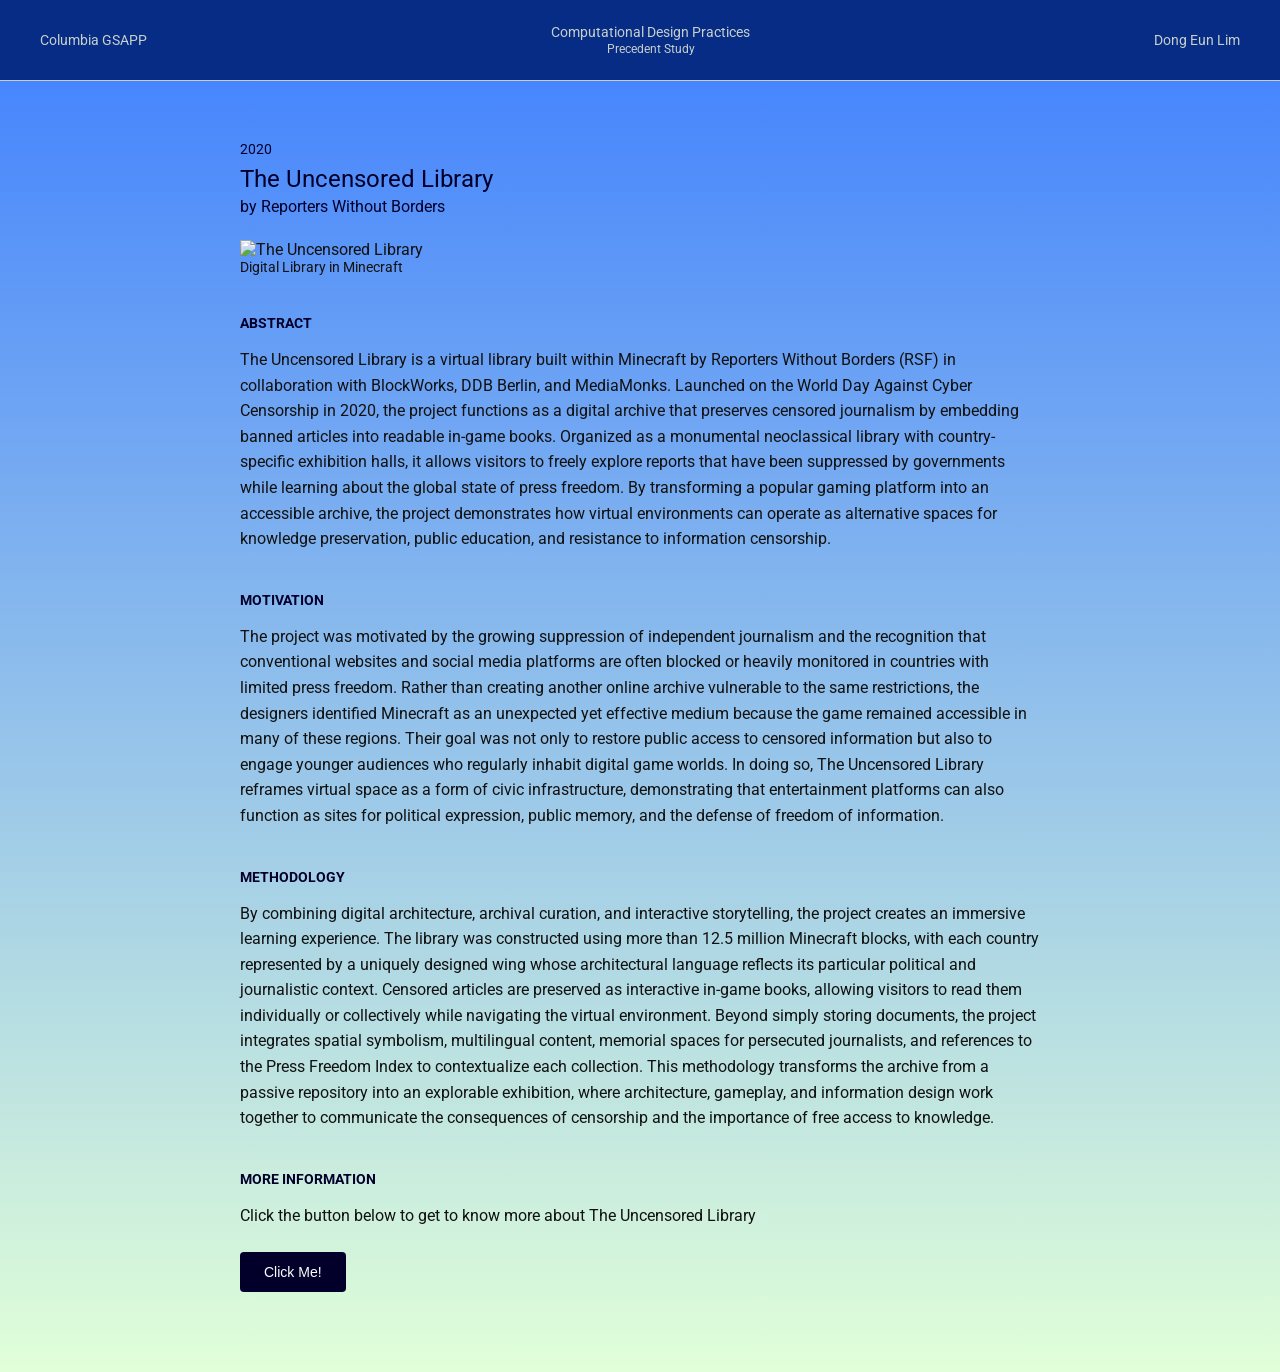
==== Precedent-Study/index.html @ 12aed6f3 "precedent study webpage" ====
<!-- computational design workspaces tutorial #1 -->


<!DOCTYPE html>
<html lang="en">

<head>
  
  <meta charset="UTF-8">
  <title>Precedent Study | The Uncensored Library</title>
  <link href="https://fonts.googleapis.com/css2?family=Roboto:wght@300;400;700&display=swap" rel="stylesheet">
  <link rel="stylesheet" href="style.css">
  
</head>

<body>
  
  <header>
    
    <div class="left">Columbia GSAPP</div>  
    <div class="center">

      Computational Design Practices<br>
      <span>Precedent Study</span>

    </div>
    
    <div class="right"><a href="#">Dong Eun Lim</a></div>

  </header>

  <main>
    
    <!-- title -->
    <div class="project-meta">2020</div>
    <div class="project-title">The Uncensored Library</div>
    <div class="project-subtitle">by Reporters Without Borders</div>

    <!-- image section -->
    <img src="image.jpg" alt="The Uncensored Library">

    <!-- format -->
    <div class="advisor">Digital Library in Minecraft </div>
    
    <div class="section-title">Abstract</div>
    <p>The Uncensored Library is a virtual library built within Minecraft by Reporters Without Borders (RSF) in collaboration with BlockWorks, DDB Berlin, and MediaMonks. Launched on the World Day Against Cyber Censorship in 2020, the project functions as a digital archive that preserves censored journalism by embedding banned articles into readable in-game books. Organized as a monumental neoclassical library with country-specific exhibition halls, it allows visitors to freely explore reports that have been suppressed by governments while learning about the global state of press freedom. By transforming a popular gaming platform into an accessible archive, the project demonstrates how virtual environments can operate as alternative spaces for knowledge preservation, public education, and resistance to information censorship.</p>
    
    <div class="section-title">Motivation</div>
    <p>The project was motivated by the growing suppression of independent journalism and the recognition that conventional websites and social media platforms are often blocked or heavily monitored in countries with limited press freedom. Rather than creating another online archive vulnerable to the same restrictions, the designers identified Minecraft as an unexpected yet effective medium because the game remained accessible in many of these regions. Their goal was not only to restore public access to censored information but also to engage younger audiences who regularly inhabit digital game worlds. In doing so, The Uncensored Library reframes virtual space as a form of civic infrastructure, demonstrating that entertainment platforms can also function as sites for political expression, public memory, and the defense of freedom of information.</p>
    
    <div class="section-title">Methodology</div>
    <p>By combining digital architecture, archival curation, and interactive storytelling, the project creates an immersive learning experience. The library was constructed using more than 12.5 million Minecraft blocks, with each country represented by a uniquely designed wing whose architectural language reflects its particular political and journalistic context. Censored articles are preserved as interactive in-game books, allowing visitors to read them individually or collectively while navigating the virtual environment. Beyond simply storing documents, the project integrates spatial symbolism, multilingual content, memorial spaces for persecuted journalists, and references to the Press Freedom Index to contextualize each collection. This methodology transforms the archive from a passive repository into an explorable exhibition, where architecture, gameplay, and information design work together to communicate the consequences of censorship and the importance of free access to knowledge.</p>
    
    <div class="section-title">More Information</div>
    <p>Click the button below to get to know more about The Uncensored Library</p>
    
    <button id="demoButton">Click Me!</button>
    
  </main>

  <script src="script.js"></script>

</body>
</html>
---- Precedent-Study/style.css ----
@import url('https://fonts.googleapis.com/css2?family=Roboto:wght@300;400;700&display=swap');

body {
  font-family: 'Roboto', sans-serif;  
  background: linear-gradient(180deg, #3d7eff, #e1ffd8);  
  color: #111;                      
  margin: 0;                          
  padding: 0;                         
  min-height: 100vh;              
}

header {
  display: flex;    
  background: #072c85;                  
  justify-content: space-between;     
  align-items: center;                
  padding: 24px 40px;                 
  border-bottom: 1px solid #ccc;    
  font-size: 14px;                    
}

header .left {
  font-weight: 400;                   
  text-align: center;  
  color: #c7d0cb;                       
}

header .center {
  font-weight: 400;                   
  text-align: center;  
  color: #c7d0cb;               
}

header .center span {
  font-size: 12px;                    
  color: #c7d0cb;                       
}

header .left a {
  color: #c7d0cb;                      
  text-decoration: none;              
  font-weight: 400;                   
}

header .right a {
  color: #c7d0cb;                      
  text-decoration: none;              
  font-weight: 400;                   
}

main {
  max-width: 800px;                   
  margin: 60px auto;                  
  padding: 0 20px;                    
}

.project-meta {
  font-size: 14px;                    
  color: #02002b;                      
  margin-bottom: 8px;                 
}

.project-title {
  font-size: 24px;                    
  font-weight: 400;                   
  margin-bottom: 4px;
  color:#02002b;                   
}


.project-subtitle {
  font-size: 16px;                    
  color:#02002b;                      
  margin-bottom: 24px;                
}

.advisor {
  font-size: 14px;                    
  margin-bottom: 40px;                
  color: #111;                     
}

.section-title {
  font-weight: 700;                   
  text-transform: uppercase;          
  margin-top: 40px;                   
  margin-bottom: 12px;                
  font-size: 14px;  
  color:#02002b;                  
}

p {
  font-size: 16px;                    
  line-height: 1.6;                   
  margin-bottom: 24px;                
  color: #111;  
  text-decoration: none;                       
}

a {
  color: #00f9b6;                      
  text-decoration: none;         
}

li {
  list-style-type: none;
  padding-left: 0%;
  font-size: 16px;                    
  line-height: 1;                   
  margin-bottom: 12px;                                   
}

button {
  background-color: #02002b;          
  color: white;                    
  border: none;                       
  padding: 12px 24px;                 
  font-size: 14px;                    
  font-weight: 400;                   
  cursor: pointer;                    
  margin-bottom: 20px;                
  transition: background-color 0.3s;  
  border-radius: 4px;                 
}

button:hover {
  background-color: #333;            
}

.menu{
    cursor: pointer;
}

/* Hide every section */

.page{
    display:none;
    animation:fade .3s ease;
}

/* Show selected section */

.page.active{
    display:block;
}

@keyframes fade{

    from{
        opacity:0;
    }

    to{
        opacity:1;
    }

}

/* Images */

.image-gallery{

    display:grid;
    grid-template-columns:repeat(auto-fit,minmax(280px,1fr));
    gap:20px;
    margin-top:20px;

}

.image-gallery img{

    width:100%;
    height:250px;
    object-fit:cover;

    border-radius:10px;

    box-shadow:0 4px 10px rgba(0,0,0,.15);

    transition:.3s;

}

.image-gallery img:hover{

    transform:scale(1.03);

}

/* Single images */

.page img{

    max-width:100%;
    display:block;
    margin:20px auto;

}
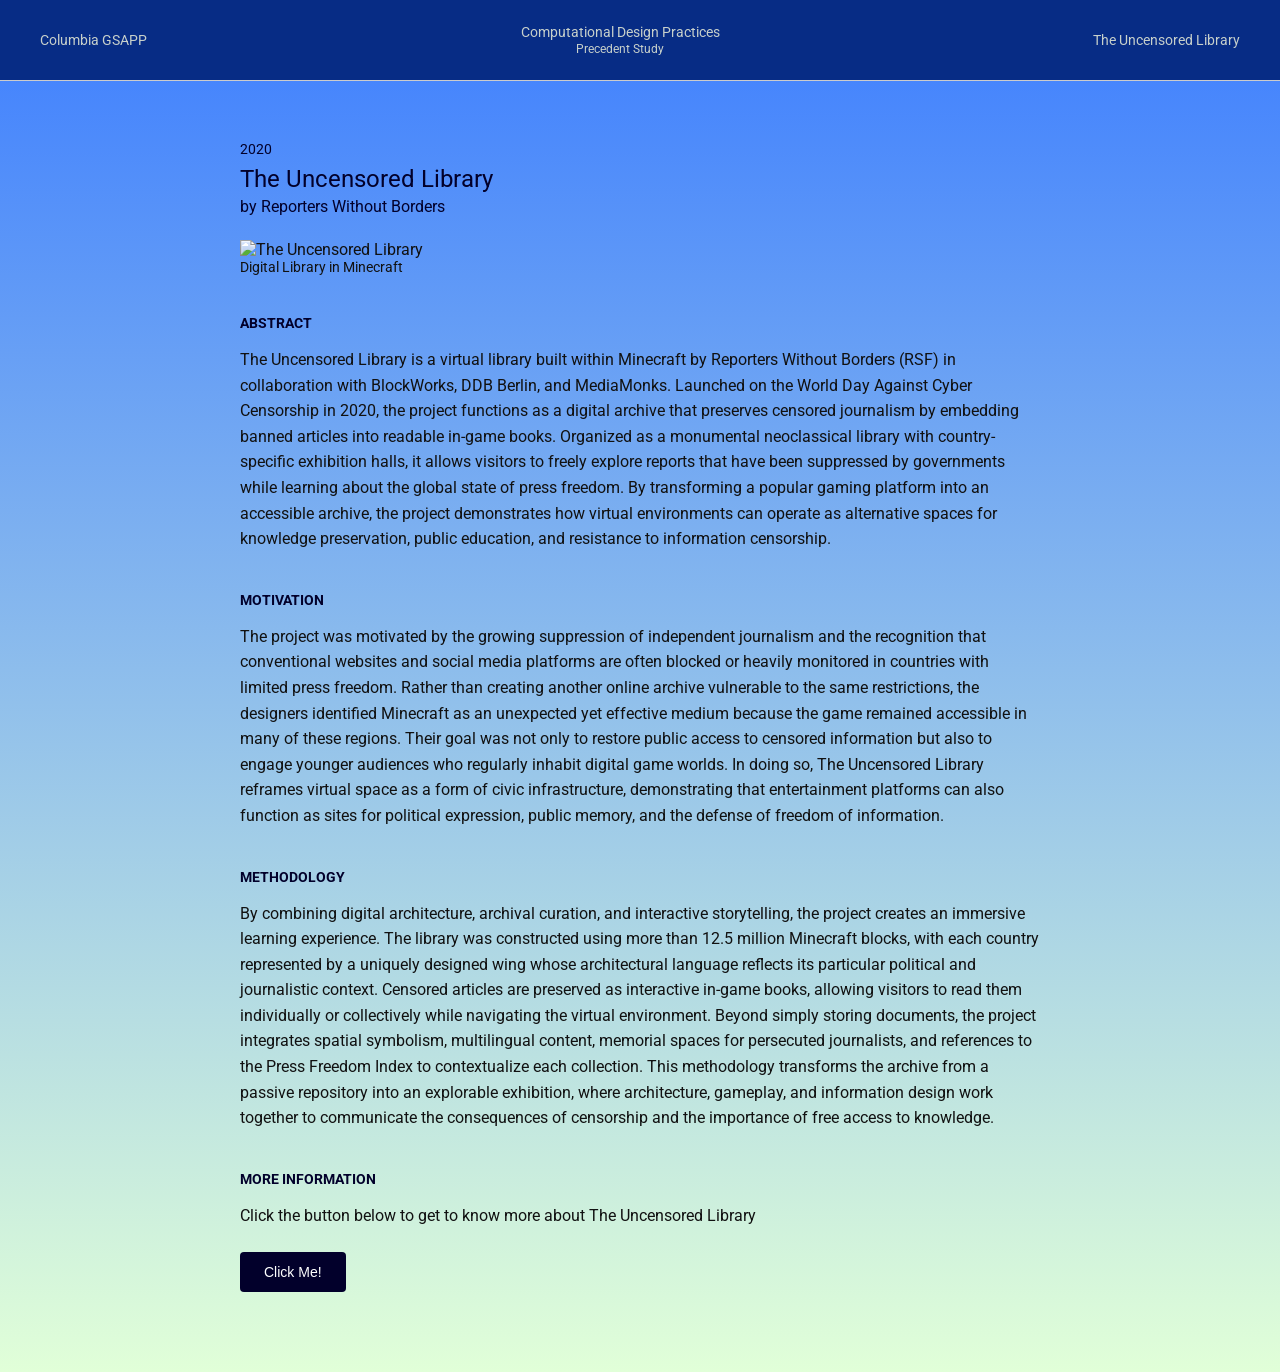
==== commit cc4cf88b: "update working on second part" ====
--- a/Precedent-Study/index.html
+++ b/Precedent-Study/index.html
@@ -25,7 +25,7 @@
 
     </div>
     
-    <div class="right"><a href="#">Dong Eun Lim</a></div>
+    <div class="right"><a href="https://www.uncensoredlibrary.com/en">The Uncensored Library</a></div>
 
   </header>
 
@@ -37,10 +37,10 @@
     <div class="project-subtitle">by Reporters Without Borders</div>
 
     <!-- image section -->
-    <img src="image.jpg" alt="The Uncensored Library">
+    <img class="project-image" src="images/Poster_Uncensored_Library_01.png" alt="The Uncensored Library">
 
     <!-- format -->
-    <div class="advisor">Digital Library in Minecraft </div>
+    <div class="format">Digital Library in Minecraft </div>
     
     <div class="section-title">Abstract</div>
     <p>The Uncensored Library is a virtual library built within Minecraft by Reporters Without Borders (RSF) in collaboration with BlockWorks, DDB Berlin, and MediaMonks. Launched on the World Day Against Cyber Censorship in 2020, the project functions as a digital archive that preserves censored journalism by embedding banned articles into readable in-game books. Organized as a monumental neoclassical library with country-specific exhibition halls, it allows visitors to freely explore reports that have been suppressed by governments while learning about the global state of press freedom. By transforming a popular gaming platform into an accessible archive, the project demonstrates how virtual environments can operate as alternative spaces for knowledge preservation, public education, and resistance to information censorship.</p>
--- a/Precedent-Study/style.css
+++ b/Precedent-Study/style.css
@@ -74,7 +74,13 @@
   margin-bottom: 24px;                
 }
 
-.advisor {
+.project-image {
+  max-width: 100%;
+  height: auto;
+  display: block;
+}
+
+.format {
   font-size: 14px;                    
   margin-bottom: 40px;                
   color: #111;                     
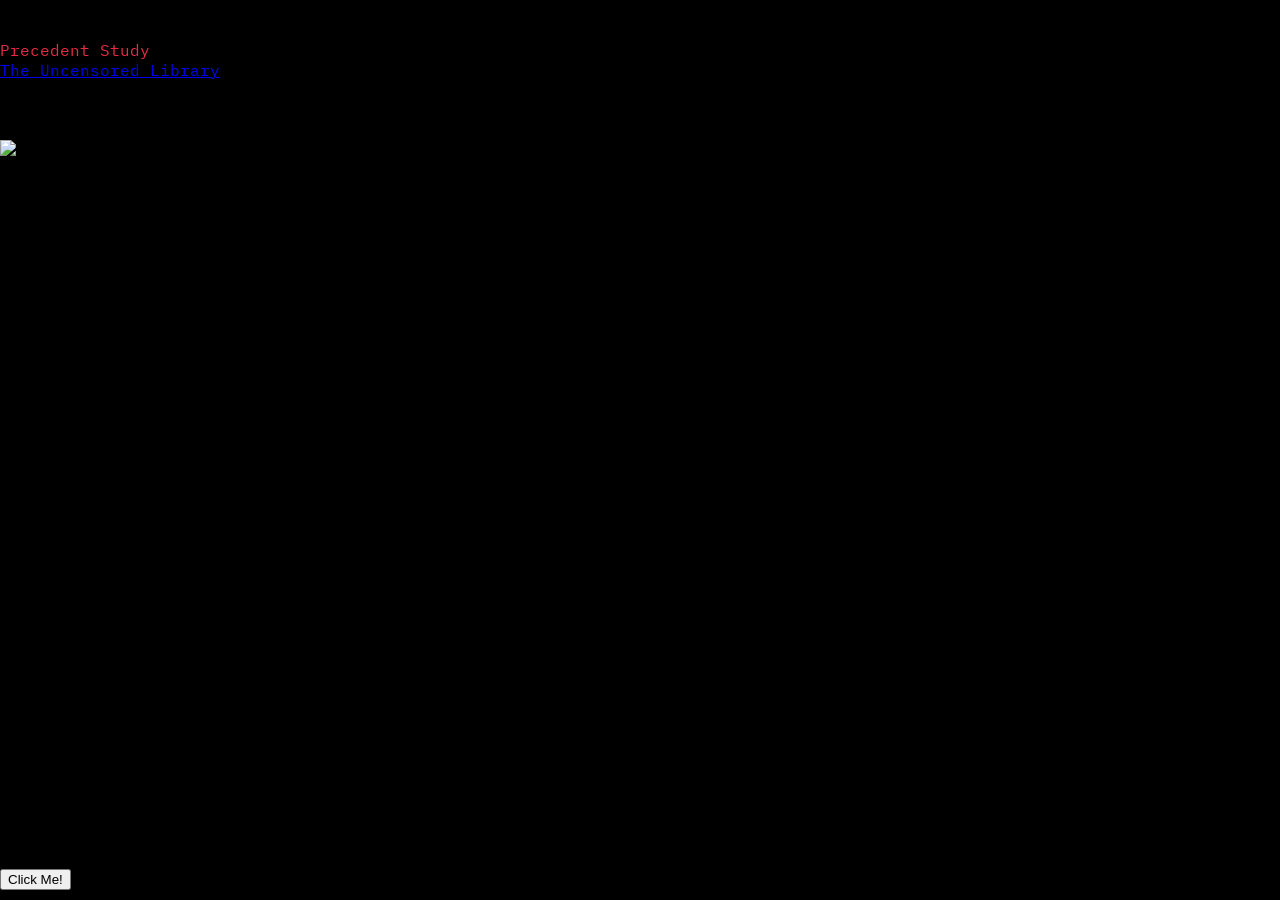
==== commit 89ff1303: "precedent project" ====
--- a/Precedent-Study/index.html
+++ b/Precedent-Study/index.html
@@ -9,6 +9,7 @@
   <meta charset="UTF-8">
   <title>Precedent Study | The Uncensored Library</title>
   <link href="https://fonts.googleapis.com/css2?family=Roboto:wght@300;400;700&display=swap" rel="stylesheet">
+  <link href="https://fonts.googleapis.com/css2?family=IBM+Plex+Mono:wght@300;400;500;600;700&display=swap" rel="stylesheet">
   <link rel="stylesheet" href="style.css">
   
 </head>
--- a/Precedent-Study/style.css
+++ b/Precedent-Study/style.css
@@ -1,204 +1,285 @@
-@import url('https://fonts.googleapis.com/css2?family=Roboto:wght@300;400;700&display=swap');
-
-body {
-  font-family: 'Roboto', sans-serif;  
-  background: linear-gradient(180deg, #3d7eff, #e1ffd8);  
-  color: #111;                      
-  margin: 0;                          
-  padding: 0;                         
-  min-height: 100vh;              
-}
-
-header {
-  display: flex;    
-  background: #072c85;                  
-  justify-content: space-between;     
-  align-items: center;                
-  padding: 24px 40px;                 
-  border-bottom: 1px solid #ccc;    
-  font-size: 14px;                    
-}
-
-header .left {
-  font-weight: 400;                   
-  text-align: center;  
-  color: #c7d0cb;                       
-}
-
-header .center {
-  font-weight: 400;                   
-  text-align: center;  
-  color: #c7d0cb;               
-}
-
-header .center span {
-  font-size: 12px;                    
-  color: #c7d0cb;                       
-}
-
-header .left a {
-  color: #c7d0cb;                      
-  text-decoration: none;              
-  font-weight: 400;                   
-}
-
-header .right a {
-  color: #c7d0cb;                      
-  text-decoration: none;              
-  font-weight: 400;                   
-}
-
-main {
-  max-width: 800px;                   
-  margin: 60px auto;                  
-  padding: 0 20px;                    
-}
-
-.project-meta {
-  font-size: 14px;                    
-  color: #02002b;                      
-  margin-bottom: 8px;                 
-}
-
-.project-title {
-  font-size: 24px;                    
-  font-weight: 400;                   
-  margin-bottom: 4px;
-  color:#02002b;                   
-}
-
-
-.project-subtitle {
-  font-size: 16px;                    
-  color:#02002b;                      
-  margin-bottom: 24px;                
-}
-
-.project-image {
-  max-width: 100%;
-  height: auto;
-  display: block;
-}
-
-.format {
-  font-size: 14px;                    
-  margin-bottom: 40px;                
-  color: #111;                     
-}
-
-.section-title {
-  font-weight: 700;                   
-  text-transform: uppercase;          
-  margin-top: 40px;                   
-  margin-bottom: 12px;                
-  font-size: 14px;  
-  color:#02002b;                  
-}
-
-p {
-  font-size: 16px;                    
-  line-height: 1.6;                   
-  margin-bottom: 24px;                
-  color: #111;  
-  text-decoration: none;                       
-}
-
-a {
-  color: #00f9b6;                      
-  text-decoration: none;         
-}
-
-li {
-  list-style-type: none;
-  padding-left: 0%;
-  font-size: 16px;                    
-  line-height: 1;                   
-  margin-bottom: 12px;                                   
-}
-
-button {
-  background-color: #02002b;          
-  color: white;                    
-  border: none;                       
-  padding: 12px 24px;                 
-  font-size: 14px;                    
-  font-weight: 400;                   
-  cursor: pointer;                    
-  margin-bottom: 20px;                
-  transition: background-color 0.3s;  
-  border-radius: 4px;                 
-}
-
-button:hover {
-  background-color: #333;            
-}
-
-.menu{
-    cursor: pointer;
-}
-
-/* Hide every section */
-
-.page{
-    display:none;
-    animation:fade .3s ease;
-}
-
-/* Show selected section */
-
-.page.active{
-    display:block;
-}
-
-@keyframes fade{
-
-    from{
-        opacity:0;
-    }
-
-    to{
-        opacity:1;
-    }
-
-}
-
-/* Images */
-
-.image-gallery{
-
-    display:grid;
-    grid-template-columns:repeat(auto-fit,minmax(280px,1fr));
-    gap:20px;
-    margin-top:20px;
-
-}
-
-.image-gallery img{
-
-    width:100%;
-    height:250px;
-    object-fit:cover;
-
-    border-radius:10px;
-
-    box-shadow:0 4px 10px rgba(0,0,0,.15);
-
-    transition:.3s;
-
-}
-
-.image-gallery img:hover{
-
-    transform:scale(1.03);
-
-}
-
-/* Single images */
-
-.page img{
-
-    max-width:100%;
-    display:block;
-    margin:20px auto;
-
-}+:root{
+  --ink:#0a0a0a;
+  --paper:#f7f7f5;
+  --line:#0a0a0a;
+  --void:#000000;
+  --dim:#7a7678;
+  --accent:#e62c45;
+  --errline:#454545;
+}
+*{box-sizing:border-box;}
+html,body{
+  margin:0;padding:0;
+  width:100%;height:100%;
+  background:var(--void);
+  overflow:hidden;
+  font-family:'IBM Plex Mono', ui-monospace, 'SF Mono', Menlo, monospace;
+  -webkit-font-smoothing:antialiased;
+}
+#page{
+  position:relative;
+  width:100vw;height:100vh;
+  overflow:hidden;
+}
+
+/* menu bar, purely atmospheric */
+#menubar{
+  position:fixed; top:0; left:0; right:0; height:26px;
+  background:var(--void);
+  color:var(--paper);
+  display:flex; align-items:center; justify-content:space-between;
+  padding:0 14px;
+  font-size:11px; letter-spacing:0.04em;
+  border-bottom:1px solid #2a2a2a;
+  z-index:5000;
+  user-select:none;
+}
+#menubar .left{display:flex; align-items:center; gap:18px;}
+#menubar .dot{width:7px;height:7px;border-radius:50%;background:var(--accent);display:inline-block;}
+#menubar .items{display:flex; gap:16px;}
+#menubar .items span{ cursor:pointer; opacity:0.55; transition:opacity .12s ease, color .12s ease; }
+#menubar .items span:hover{ opacity:1; color:var(--accent); text-decoration:underline; }
+#menubar .right{opacity:0.55;}
+
+.canceled{
+  text-decoration: line-through var(--accent);
+}
+
+/* a browser window */
+.win{
+  position:absolute;
+  background:var(--paper);
+  border:1.4px solid var(--line);
+  box-shadow:2px 2px 0 rgba(0,0,0,0.85);
+  display:flex;
+  flex-direction:column;
+  opacity:0;
+  transform:scale(0.85);
+  transition:box-shadow .15s ease;
+  animation:pop-in .55s cubic-bezier(.2,.9,.25,1) forwards;
+}
+.win.dragging{ box-shadow:5px 5px 0 rgba(0,0,0,0.95); transition:none; }
+.win:hover{ box-shadow:4px 4px 0 rgba(0,0,0,0.9); }
+@keyframes pop-in{
+  0%{ opacity:0; transform:scale(.7) rotate(var(--rot,0deg)); }
+  60%{ opacity:1; }
+  100%{ opacity:1; transform:scale(1) rotate(var(--rot,0deg)); }
+}
+.titlebar{
+  height:22px;
+  display:flex;
+  align-items:center;
+  gap:5px;
+  padding:0 6px;
+  border-bottom:1.2px solid var(--line);
+  background:repeating-linear-gradient(180deg, var(--paper) 0 2px, #e9e9e5 2px 4px);
+  cursor:grab;
+  flex:0 0 auto;
+  user-select:none;
+}
+.titlebar:active{ cursor:grabbing;}
+
+.dots{
+  display:flex; 
+  gap:3px; 
+  align-items:center;
+  color: var(--accent);
+}
+
+.dots span{
+  width:6px;height:6px;border-radius:50%;
+  border:1px solid var(--line);
+  background:var(--paper);
+}
+.titlebar .fname{
+  flex:1;
+  font-size:9px;
+  text-align:center;
+  letter-spacing:0.03em;
+  color:var(--ink);
+  overflow:hidden;
+  white-space:nowrap;
+  text-overflow:ellipsis;
+  opacity:0.8;
+}
+.closebox{
+  width:12px;height:12px;
+  border:1.2px solid var(--line);
+  background:var(--paper);
+  display:flex; align-items:center; justify-content:center;
+  cursor:pointer;
+  flex:0 0 auto;
+  font-size:8px;
+  line-height:0;
+}
+.closebox:hover{ background:var(--ink); color:var(--paper); }
+.closebox:active{ transform:translateY(1px); }
+
+.body{
+  flex:1;
+  display:flex;
+  align-items:center;
+  justify-content:center;
+  text-align:center;
+  padding:10px 14px;
+  overflow:hidden;
+}
+.win.motif .body{ font-size:15px; font-weight:600; letter-spacing:0.02em; color:var(--accent); }
+.win.text .body{
+  display:block;
+  font-size:11px;
+  line-height:1.5;
+  color:#222;
+  overflow-y:auto;
+  overflow-x:hidden;
+  scrollbar-width:thin;
+  scrollbar-color: var(--ink) transparent;
+}
+.win.text.scrolls .body{
+  text-align:left;
+}
+.win.text .body::-webkit-scrollbar{ width:6px; }
+.win.text .body::-webkit-scrollbar-thumb{ background:var(--ink); }
+.win.text .body::-webkit-scrollbar-track{ background:transparent; }
+.win.link .body a{
+  font-size:13px;
+  color:var(--ink);
+  text-decoration:none;
+  border-bottom:1px solid var(--ink);
+  padding-bottom:1px;
+}
+.win.link .body a:hover{ background:var(--ink); color:var(--paper); }
+
+.win.image .body{ padding:0; }
+.win.image .body img{
+  max-width:100%;
+  max-height:100%;
+  display:block;
+  object-fit:cover;
+}
+
+/* error dialog - deliberately smaller than any browser window */
+.errbox{
+  position:absolute;
+  width:220px;
+  background:var(--paper);
+  border:1.6px solid var(--errline);
+  box-shadow:3px 3px 0 var(--errline);
+  z-index:9000;
+  opacity:0;
+  animation:pop-in .45s cubic-bezier(.2,.9,.25,1) forwards;
+}
+.errbox .titlebar{ 
+  background:repeating-linear-gradient(180deg, var(--paper) 0 2px, rgba(230,44,69,0.24) 2px 4px); 
+  cursor:default; 
+  color: var(--accent);
+  border-bottom:1.2px solid var(--errline);
+}
+
+.errbox .body{
+  display:block;
+  text-align:left;
+  padding:12px 12px 10px;
+  font-size:10px;
+  line-height:1.45;
+  color: var(--ink);
+}
+.errbox .btnrow{
+  display:flex; justify-content:flex-end;
+  padding:0 10px 10px;
+}
+.errbox button{
+  font-family:inherit;
+  font-size:9.5px;
+  letter-spacing:0.03em;
+  background:var(--paper);
+  border:1.2px solid var(--accent);
+  padding:4px 12px;
+  cursor:pointer;
+  color: var(--ink);
+}
+.errbox button:hover{ 
+  
+  background:var(--accent); 
+  color:var(--paper); }
+
+/* restart 
+  "system message" popup shown once every browser window is closed.
+   This is the one place in the whole piece that uses color. Positioned in
+   px by script.js at the moment it appears (not viewport-relative), and
+   draggable like any other window. */
+.restartbox{
+  text-align: center;
+
+  position: absolute;
+  width:260px;
+  background:var(--paper);
+  border:2px solid var(--accent);
+  box-shadow:0 0 0 1px var(--accent), 4px 4px 0 rgba(0,0,0,0.9);
+  opacity:0;
+  transform:scale(0.85);
+  animation:pop-in .5s cubic-bezier(.2,.9,.25,1) forwards;
+}
+
+.restartbox .titlebar{
+  background:var(--accent);
+  cursor:grab;
+}
+
+.restartbox .titlebar:active{ cursor:grabbing; }
+.restartbox .titlebar .fname{ color:var(--paper); opacity:1; font-weight:600; }
+.restartbox .dots span{ border-color:var(--paper); background:var(--paper); }
+.restartbox .body{
+  display:block;
+  text-align:left;
+  padding:14px 14px 8px;
+  font-size:10px;
+  line-height:1.5;
+  text-transform:uppercase;
+  letter-spacing:0.04em;
+  color:var(--accent);
+}
+.restartbox .btnrow{
+  display:flex; justify-content:flex-end;
+  padding:0 10px 10px;
+}
+.restartbox button{
+  font-family:inherit;
+  font-size:9.5px;
+  letter-spacing:0.03em;
+  background:var(--accent);
+  color:var(--paper);
+  border:1.2px solid var(--accent);
+  padding:4px 14px;
+  cursor:pointer;
+}
+.restartbox button:hover{ background:var(--paper); color:var(--accent); }
+
+.blink{ animation:blinker 1s step-start infinite; }
+@keyframes blinker{ 50%{ opacity:0; } }
+
+/* index.html header (precedent-study cover page) */
+header .left,
+header .right a{
+  transition:color .12s ease;
+  cursor:pointer;
+}
+header .left:hover,
+header .right a:hover{
+  color:var(--accent);
+}
+header .center span{
+  color:var(--accent);
+}
+
+#signature{
+  position:fixed;
+  bottom:12px; right:16px;
+  color:var(--dim);
+  font-size:10px;
+  letter-spacing:0.06em;
+  opacity:0.65;
+  pointer-events:none;
+  user-select:none;
+  z-index:8000;
+}
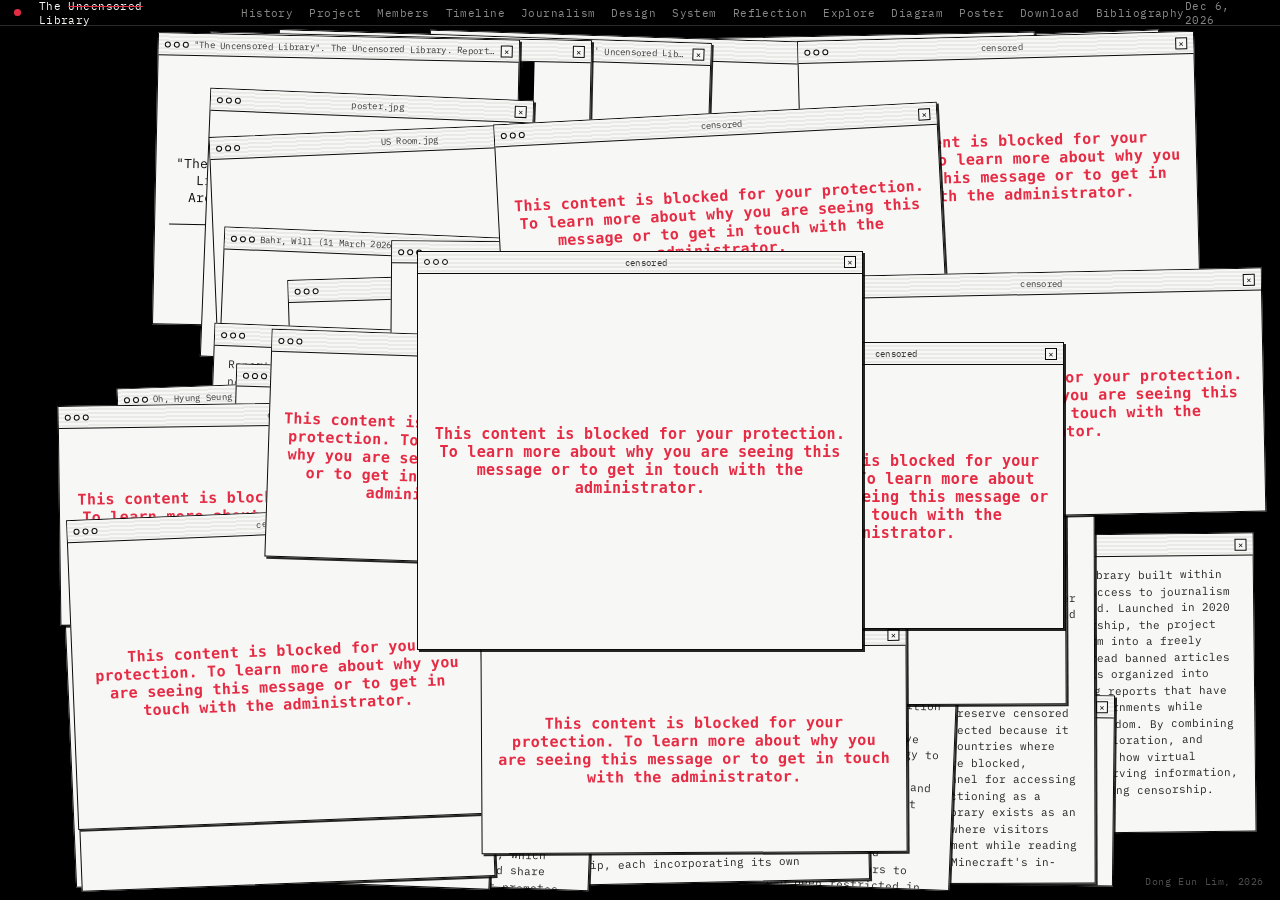
==== commit 6828fbbf: "sort out files" ====
--- a/Precedent-Study/index.html
+++ b/Precedent-Study/index.html
@@ -1,65 +1,50 @@
-<!-- computational design workspaces tutorial #1 -->
-
-
 <!DOCTYPE html>
 <html lang="en">
-
 <head>
   
   <meta charset="UTF-8">
+  <meta name="viewport" content="width=device-width, initial-scale=1.0">
   <title>Precedent Study | The Uncensored Library</title>
   <link href="https://fonts.googleapis.com/css2?family=Roboto:wght@300;400;700&display=swap" rel="stylesheet">
   <link href="https://fonts.googleapis.com/css2?family=IBM+Plex+Mono:wght@300;400;500;600;700&display=swap" rel="stylesheet">
   <link rel="stylesheet" href="style.css">
   
 </head>
+<body>
+    
+    <div id="menubar">
+        <div class="left">
+            <span class="dot"></span>
+            <span class="title-head">The <span class=canceled> Uncensored</span> Library</span>&emsp;
+            <span class="items">
+                <span data-menu="history">History</span>
+                <span data-menu="project">Project</span>
+                <span data-menu="members">Members</span>
+                <span data-menu="timeline">Timeline</span>
+                <span data-menu="journalism">Journalism</span>
+                <span data-menu="design">Design</span>
+                <span data-menu="system">System</span>
+                <span data-menu="reflection">Reflection</span>
+                <span data-menu="explore">Explore</span>
+                <span data-menu="diagram">Diagram</span>
+                <span data-menu="poster">Poster</span>
+                <span data-menu="download">Download</span>
+                <span data-menu="bibliography">Bibliography</span>
+            </span>
+        </div>
+        <div class="right">
+            <span id="clock"></span>
+        </div>
+    </div>
 
-<body>
-  
-  <header>
-    
-    <div class="left">Columbia GSAPP</div>  
-    <div class="center">
+    <div id="page"></div>
 
-      Computational Design Practices<br>
-      <span>Precedent Study</span>
+    <div id="signature">Dong Eun Lim, 2026</div>
 
-    </div>
-    
-    <div class="right"><a href="https://www.uncensoredlibrary.com/en">The Uncensored Library</a></div>
+    <!-- content.js must load first: script.js reads its arrays on startup -->
+    <script src="content.js"></script>
+    <script src="script.js"></script>
 
-  </header>
-
-  <main>
-    
-    <!-- title -->
-    <div class="project-meta">2020</div>
-    <div class="project-title">The Uncensored Library</div>
-    <div class="project-subtitle">by Reporters Without Borders</div>
-
-    <!-- image section -->
-    <img class="project-image" src="images/Poster_Uncensored_Library_01.png" alt="The Uncensored Library">
-
-    <!-- format -->
-    <div class="format">Digital Library in Minecraft </div>
-    
-    <div class="section-title">Abstract</div>
-    <p>The Uncensored Library is a virtual library built within Minecraft by Reporters Without Borders (RSF) in collaboration with BlockWorks, DDB Berlin, and MediaMonks. Launched on the World Day Against Cyber Censorship in 2020, the project functions as a digital archive that preserves censored journalism by embedding banned articles into readable in-game books. Organized as a monumental neoclassical library with country-specific exhibition halls, it allows visitors to freely explore reports that have been suppressed by governments while learning about the global state of press freedom. By transforming a popular gaming platform into an accessible archive, the project demonstrates how virtual environments can operate as alternative spaces for knowledge preservation, public education, and resistance to information censorship.</p>
-    
-    <div class="section-title">Motivation</div>
-    <p>The project was motivated by the growing suppression of independent journalism and the recognition that conventional websites and social media platforms are often blocked or heavily monitored in countries with limited press freedom. Rather than creating another online archive vulnerable to the same restrictions, the designers identified Minecraft as an unexpected yet effective medium because the game remained accessible in many of these regions. Their goal was not only to restore public access to censored information but also to engage younger audiences who regularly inhabit digital game worlds. In doing so, The Uncensored Library reframes virtual space as a form of civic infrastructure, demonstrating that entertainment platforms can also function as sites for political expression, public memory, and the defense of freedom of information.</p>
-    
-    <div class="section-title">Methodology</div>
-    <p>By combining digital architecture, archival curation, and interactive storytelling, the project creates an immersive learning experience. The library was constructed using more than 12.5 million Minecraft blocks, with each country represented by a uniquely designed wing whose architectural language reflects its particular political and journalistic context. Censored articles are preserved as interactive in-game books, allowing visitors to read them individually or collectively while navigating the virtual environment. Beyond simply storing documents, the project integrates spatial symbolism, multilingual content, memorial spaces for persecuted journalists, and references to the Press Freedom Index to contextualize each collection. This methodology transforms the archive from a passive repository into an explorable exhibition, where architecture, gameplay, and information design work together to communicate the consequences of censorship and the importance of free access to knowledge.</p>
-    
-    <div class="section-title">More Information</div>
-    <p>Click the button below to get to know more about The Uncensored Library</p>
-    
-    <button id="demoButton">Click Me!</button>
-    
-  </main>
-
-  <script src="script.js"></script>
 
 </body>
 </html>
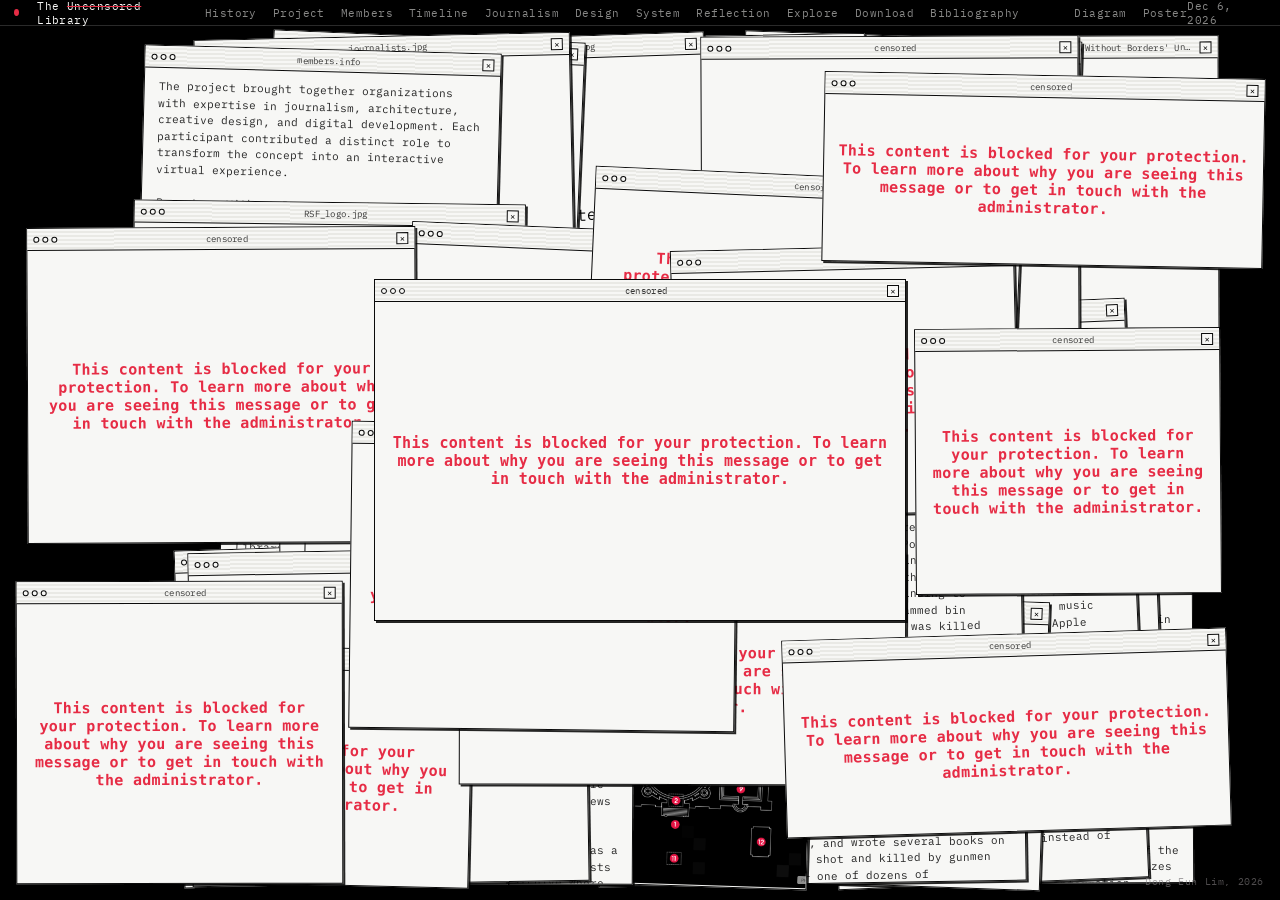
==== commit 2eb8c575: "update" ====
--- a/Precedent-Study/index.html
+++ b/Precedent-Study/index.html
@@ -26,10 +26,10 @@
                 <span data-menu="system">System</span>
                 <span data-menu="reflection">Reflection</span>
                 <span data-menu="explore">Explore</span>
+                <span data-menu="download">Download</span>
+                <span data-menu="bibliography">Bibliography</span>&emsp;&emsp;
                 <span data-menu="diagram">Diagram</span>
                 <span data-menu="poster">Poster</span>
-                <span data-menu="download">Download</span>
-                <span data-menu="bibliography">Bibliography</span>
             </span>
         </div>
         <div class="right">
